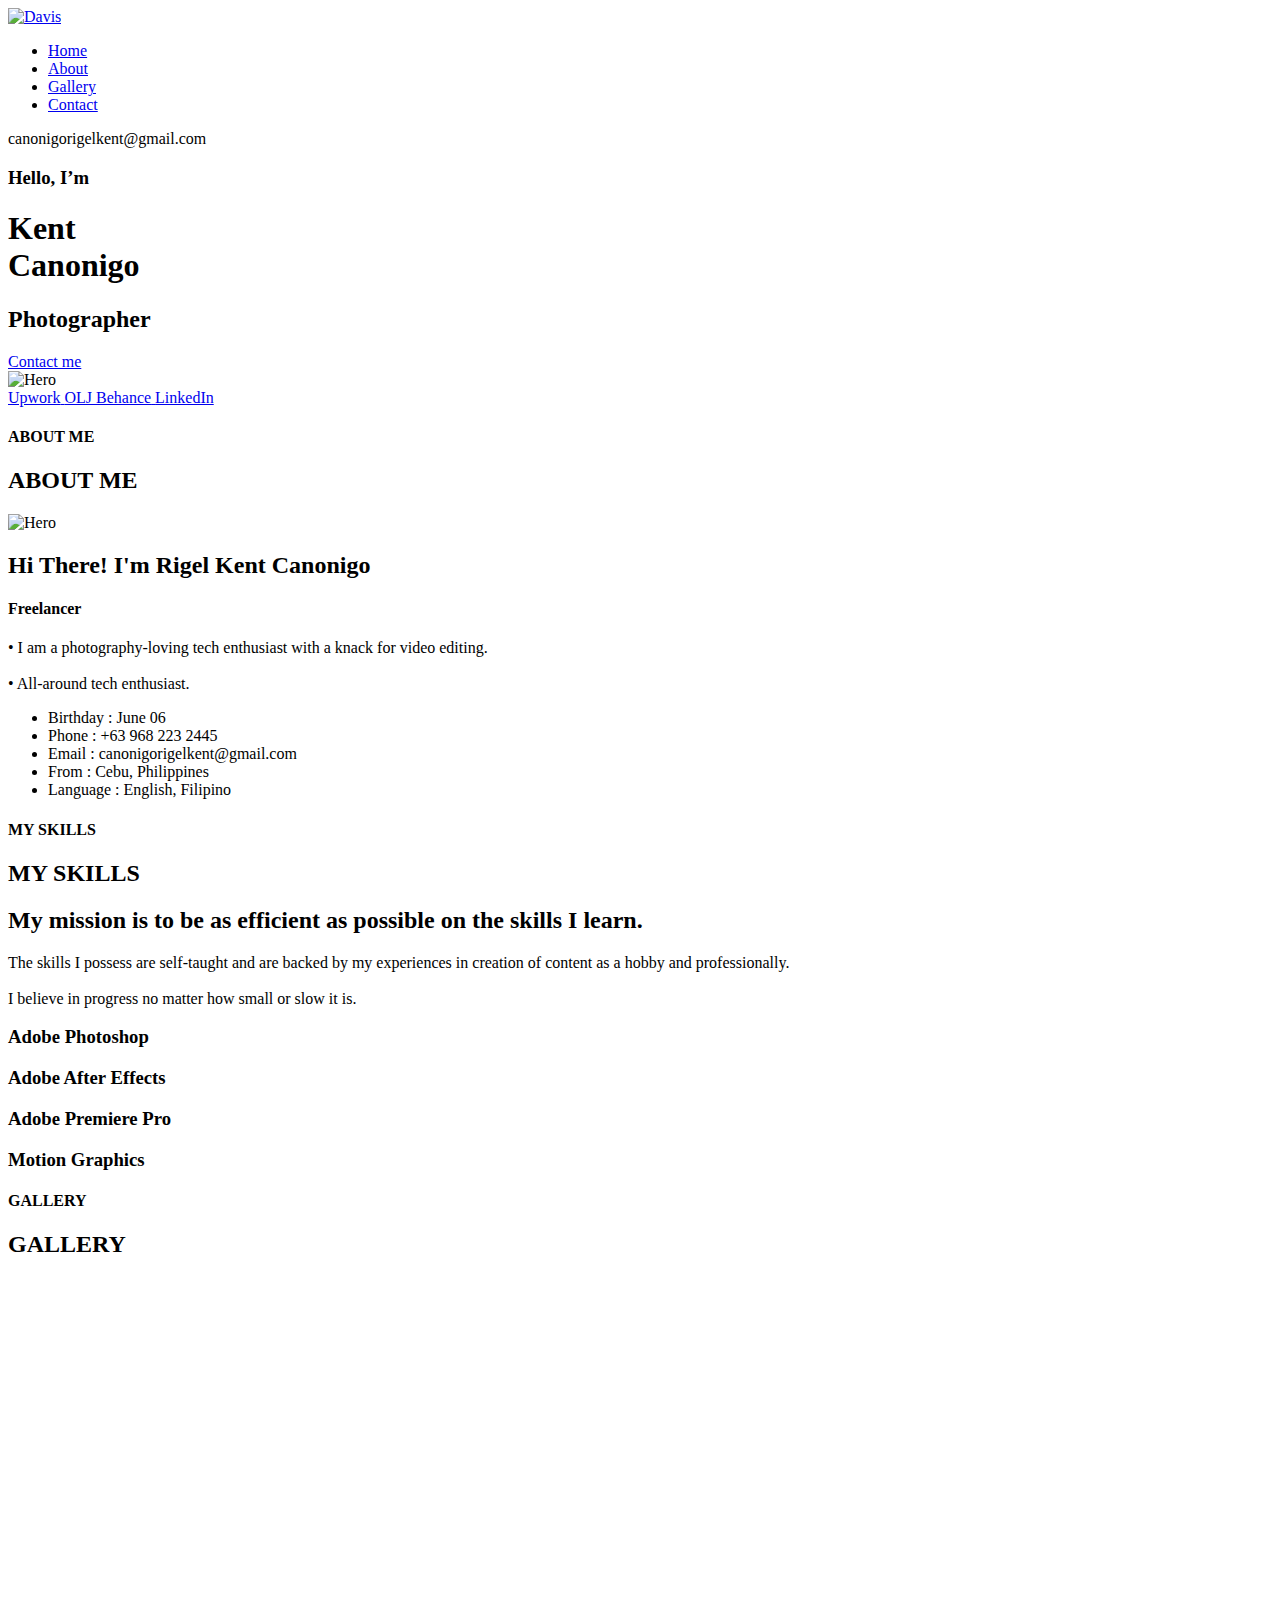
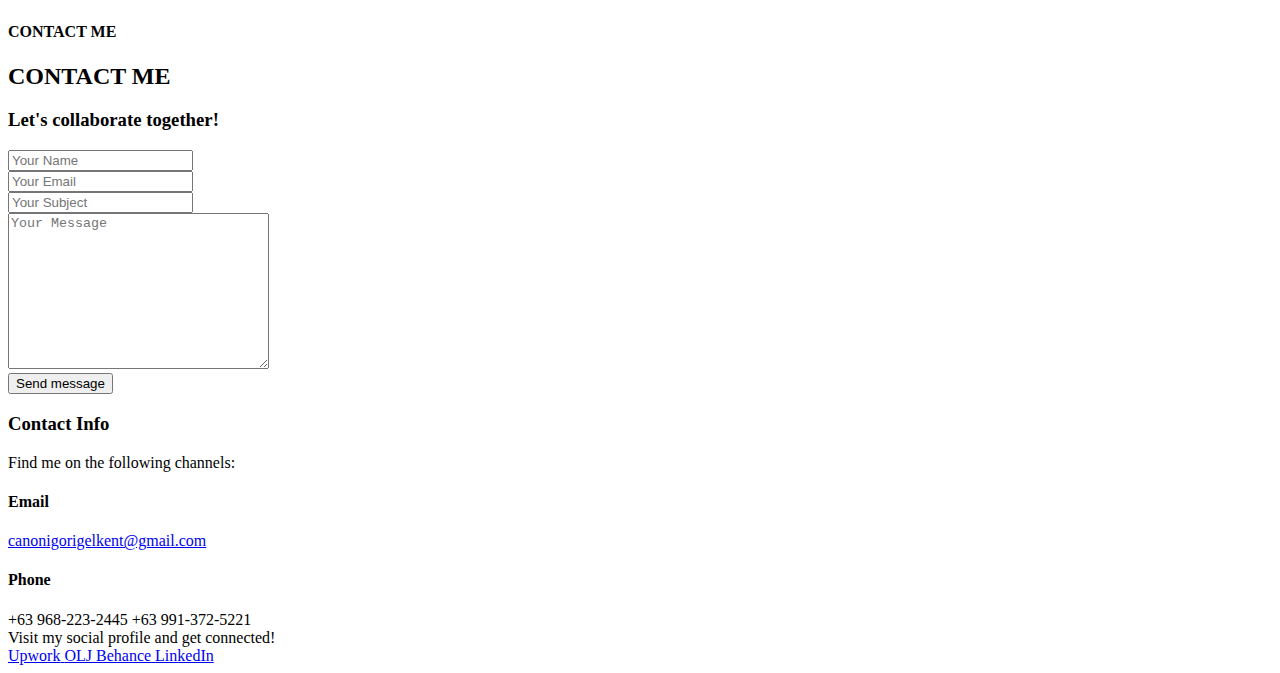
==== index.html @ efb72a00 "Add files via upload" ====
<!DOCTYPE html>
<html class="no-js" lang="en">

<head>
  <!-- Meta Tags -->
  <meta charset="utf-8">
  <meta http-equiv="x-ua-compatible" content="ie=edge">
  <meta name="viewport" content="width=device-width, initial-scale=1">
  <meta name="author" content="Laralink">
  <!-- Page Title -->
  <title>Kent - My Portfolio</title>
  <!-- Favicon Icon -->
  <link rel="icon" href="assets/img/favicon.png" />
  <!-- Stylesheets -->
  <link rel="stylesheet" href="assets/css/bootstrap.min.css" />
  <link rel="stylesheet" href="assets/css/fontawesome.css" />
  <link rel="stylesheet" href="assets/css/slick.css" />
  <link rel="stylesheet" href="assets/css/lightgallery.min.css" />
  <link rel="stylesheet" href="assets/css/animate.css" />
  <link rel="stylesheet" href="assets/css/style.css" />
</head>

<body id="home">
  <!-- Start Header Section -->
  <header class="st-site-header st-style1 st-sticky-header">
    <div class="st-main-header">
      <div class="container">
        <div class="st-main-header-in">
          <div class="st-main-header-left">
            <a class="st-site-branding" href="index.html"><img src="assets/img/logo-c.png" alt="Davis"></a>
          </div>
          <div class="st-main-header-right">
            <div class="st-nav">
              <ul class="st-nav-list st-onepage-nav">
                <li><a href="#home" class="st-smooth-move">Home</a></li>
                <li><a href="#about" class="st-smooth-move">About</a></li>
                <li><a href="#resume" class="st-smooth-move">Gallery</a></li>
                <li><a href="#contact" class="st-smooth-move">Contact</a></li>
              </ul>
              <div class="sp-phone">
                <div class="sp-phone-no">canonigorigelkent@gmail.com</div>
              </div>
            </div>
          </div>
        </div>
      </div>
    </div>
  </header>
  <!-- End Header Section -->

  <!-- Start Hero Seciton -->
  <div class="st-height-b80 st-height-lg-b80"></div>
  <section class="st-hero-wrap st-parallax">
    <div class="st-hero st-style1 st-ripple-version">
      <div class="container">
        <div class="st-hero-text">
          <h3>Hello, I’m</h3>
          <h1>Kent <br>Canonigo
          </h1>
          <h2>Photographer</h2>
          <div class="st-hero-btn">
            <a href="#contact" class="st-btn st-style1 st-color1 st-smooth-move">Contact me</a>
          </div>
        </div>
      </div>
    </div>
    <!-- Hero Image - Social Link Group -->
    <div class="st-hero-img st-to-right">
      <img class="wow fadeInRight" src="assets/img/section/me-resized.jpg" alt="Hero">
      <div class="st-social-group wow fadeInLeft">
        <div class="st-social-link">
          <a href="https://www.upwork.com/freelancers/~01eeb898aea20d47cc" target="_blank" class="st-social-btn active">
            <span class="st-social-icon"><i class="fas fa-check"></i></span>
            <span class="st-icon-name">Upwork</span>
            <a href="https://www.onlinejobs.ph/jobseekers/info/2463100" target="_blank"  class="st-social-btn">
              <span class="st-social-icon"><i class="far fa-circle"></i></span>
              <span class="st-icon-name">OLJ</span>
            </a>
          </a>
          <a href="https://www.behance.net/rkcanonigo" target="_blank"  class="st-social-btn">
            <span class="st-social-icon"><i class="fab fa-behance"></i></span>
            <span class="st-icon-name">Behance</span>
          </a>
          <a href="https://www.linkedin.com/in/rigel-kent-canonigo-671958263/" target="_blank"  class="st-social-btn">
            <span class="st-social-icon"><i class="fab fa-linkedin"></i></span>
            <span class="st-icon-name">LinkedIn</span>
          </a>
        </div>
      </div>
    </div>
    <div id="particles-js"></div>
  </section>
  <!-- End Hero Seciton -->

  <!-- Start About Seciton -->
  <section id="about" class="st-about-wrap">
    <div class="st-height-b100 st-height-lg-b80"></div>
    <div class="container">
      <div class="st-section-heading st-style1">
        <h4 class="st-section-heading-title">ABOUT ME</h4>
        <h2 class="st-section-heading-subtitle">ABOUT ME</h2>
      </div>
      <div class="st-height-b25 st-height-lg-b25"></div>
    </div>
    <div class="container">
      <div class="row">
        <div class="col-lg-6 wow fadeInLeft">
          <div class="st-about-img-wrap">
            <!-- <div class="st-about-img st-dynamic-bg st-bg" data-src="assets/img/section/hero-image-c.jpg"></div> -->
            <img class="wow fadeInRight" src="assets/img/section/about.jpg" alt="Hero">
          </div>
          <div class="st-height-b0 st-height-lg-b30"></div>
        </div>
        <div class="col-lg-6">
          <div class="st-vertical-middle">
            <div class="st-vertical-middle-in">
              <div class="st-text-block st-style1">
                <h2 class="st-text-block-title">Hi There! I'm Rigel Kent Canonigo</h2>
                <h4 class="st-text-block-subtitle">Freelancer</h4>
                <div class="st-text-block-text">
                  <p>• I am a photography-loving tech enthusiast with a knack for video editing. <br><br>• All-around tech enthusiast.</p>
                </div>
                <ul class="st-text-block-details st-mp0">
                  <li><span>Birthday</span> : <span>June 06</span></li>
                  <li><span>Phone</span> : <span>+63 968 223 2445</span></li>
                  <li><span>Email</span> : <span>canonigorigelkent@gmail.com</span></li>
                  <li><span>From</span> : <span>Cebu, Philippines</span></li>
                  <li><span>Language</span> : <span>English, Filipino</span></li>
                </ul>
                <!-- <div class="st-text-block-btn">
                  <a href="#" class="st-btn st-style1 st-color1">Download CV</a>
                </div> -->
              </div>
            </div>
          </div>
        </div>
      </div>
    </div>
  </section>
  <!-- End About Seciton -->

  <!-- Start Skill Seciton -->
  <section class="st-dark-bg">
    <div class="st-height-b100 st-height-lg-b80"></div>
    <div class="container">
      <div class="st-section-heading st-style1">
        <h4 class="st-section-heading-title">MY SKILLS</h4>
        <h2 class="st-section-heading-subtitle">MY SKILLS</h2>
      </div>
      <div class="st-height-b25 st-height-lg-b25"></div>
    </div>

    <div class="container">
      <div class="row">
        <div class="col-lg-6">
          <div class="st-skill-wrap">
            <div class="st-skill-heading">
              <h2 class="st-skill-title">My mission is to be as efficient as possible on the skills I learn.</h2>
              <div class="st-skill-subtitle"> The skills I possess are self-taught and are backed by my experiences in creation of content as a hobby and professionally.
                 <br><br>I believe in progress no matter how small or slow it is.
              </div>
            </div><!-- .st-skill-heading -->
          </div>
        </div>

        <!-- Progressbar -->

        <div class="col-lg-6">
          <div class="st-height-b0 st-height-lg-b30"></div>
          <div class="st-progressbar-wrap">
            <div class="st-single-progressbar">
              <div class="st-progressbar-heading">
                <h3 class="st-skill-subtitle">Adobe Photoshop</h3>
                <!-- <div class="st-progressbar-percentage wow fadeInLeft" data-wow-duration="1.5s" data-wow-delay="0.5s">87%</div> -->
              </div>
            </div><!-- .st-single-progressbar -->
            <div class="st-height-b30 st-height-lg-b20"></div>
            <div class="st-single-progressbar">
              <div class="st-progressbar-heading">
                <h3 class="st-skill-subtitle">Adobe After Effects</h3>
                <!-- <div class="st-progressbar-percentage wow fadeInLeft" data-wow-duration="1.5s" data-wow-delay="0.5s">73%</div> -->
            </div><!-- .st-single-progressbar -->
            <div class="st-height-b30 st-height-lg-b20"></div>
            <div class="st-single-progressbar">
              <div class="st-progressbar-heading">
                <h3 class="st-skill-subtitle">Adobe Premiere Pro</h3>
                <!-- <div class="st-progressbar-percentage wow fadeInLeft" data-wow-duration="1.5s" data-wow-delay="0.5s">96%</div> -->
            </div><!-- .st-single-progressbar -->
            <div class="st-height-b30 st-height-lg-b20"></div>
            <div class="st-single-progressbar">
              <div class="st-progressbar-heading">
                <h3 class="st-skill-subtitle">Motion Graphics</h3>
                <!-- <div class="st-progressbar-percentage wow fadeInLeft" data-wow-duration="1.5s" data-wow-delay="0.5s">72%</div> -->
            </div><!-- .st-single-progressbar -->
          </div>
        </div>
      </div>
    </div>
  </section>
  <!-- End Skill Seciton -->

  <!-- Start Resume Seciton -->
  <section id="resume" class="st-dark-bg">
    <div class="st-height-b100 st-height-lg-b80"></div>
    <div class="container">
      <div class="st-section-heading st-style1">
        <h4 class="st-section-heading-title">GALLERY</h4>
        <h2 class="st-section-heading-subtitle">GALLERY</h2>
      </div>
      <div class="st-height-b25 st-height-lg-b25"></div>
    </div>
    <div class="photo-container">
      <div class="photo-gallery">
        <div class="column">
          <div class="photo1">
            <img src="assets/img/p1.jpg" alt="">
          </div>
          <div class="photo1">
            <img src="assets/img/p2.jpg" alt="">
          </div>
          <div class="photo1">
            <img src="assets/img/p10.jpg" alt="">
          </div>
          <div class="photo1">
            <img src="assets/img/p16.jpg" alt="">
          </div>
        </div>
        <div class="column">
          <div class="photo1">
            <img src="assets/img/p5.jpg" alt="">
          </div>
          <div class="photo1">
            <img src="assets/img/p6.jpg" alt="">
          </div>
          <div class="photo1">
            <img src="assets/img/p9.jpg" alt="">
          </div>
          <div class="photo1">
            <img src="assets/img/p13.jpg" alt="">
          </div>
        </div>
        <div class="column">
          <div class="photo1">
            <img src="assets/img/p8.jpg" alt="">
          </div>
          <div class="photo1">
            <img src="assets/img/p4.jpg" alt="">
          </div>
          <div class="photo1">
            <img src="assets/img/p3.jpg" alt="">
          </div>
          <div class="photo1">
            <img src="assets/img/p14.jpg" alt="">
          </div>
          <div class="photo1">
            <img src="assets/img/p17.jpg" alt="">
          </div>
        </div>
        <div class="column">
          <div class="photo1">
            <img src="assets/img/p7.jpg" alt="">
          </div>
          <div class="photo1">
            <img src="assets/img/p12.jpg" alt="">
          </div>
          <div class="photo1">
            <img src="assets/img/p11.jpg" alt="">
          </div>
          <div class="photo1">
            <img src="assets/img/p15.jpg" alt="">
          </div>
        </div>
    <div class="st-height-b100 st-height-lg-b80"></div>

    <div class="popup-image">
      <img src="https://source.unsplash.com/OyCl7Y4y0Bk" alt="">
    </div>

    <script>
      document.querySelectorAll('.photo-gallery img').forEach(image => {
        image.onclick = () => {
          document.querySelector('.popup-image').style.display = 'block';
          document.querySelector('.popup-image img').src = image.getAttribute('src');
        }
      })

      document.querySelector('.popup-image img').onclick = () => {
        document.querySelector('.popup-image').style.display = 'none';
      }
    </script>
  </section>
  <!-- End Resume Seciton -->

  <!-- Start Contact Seciton -->
  <section id="contact" class="st-dark-bg">
    <div class="st-height-b100 st-height-lg-b80"></div>
    <div class="container">
      <div class="st-section-heading st-style1">
        <h4 class="st-section-heading-title">CONTACT ME</h4>
        <h2 class="st-section-heading-subtitle">CONTACT ME</h2>
      </div>
      <div class="st-height-b25 st-height-lg-b25"></div>
    </div>

    <!-- Contact Container -->
    <div class="container">
      <div class="row">
        <div class="col-lg-6">
          <h3 class="st-contact-title">Let's collaborate together!</h3>
          <div id="st-alert"></div>
          <form action="https://formsubmit.co/canonigorigelkent@gmail.com" method="POST" class="st-contact-form" id="contact-form">
            <div class="st-form-field">
              <input type="text" id="name" name="name" placeholder="Your Name" required>
            </div>
            <div class="st-form-field">
              <input type="email" id="email" name="email" placeholder="Your Email" required>
            </div>
            <div class="st-form-field">
              <input type="text" id="subject" name="subject" placeholder="Your Subject" required>
            </div>
            <div class="st-form-field">
              <textarea cols="30" rows="10" id="msg" name="msg" placeholder="Your Message" required></textarea>
            </div>
            <button class="st-btn st-style1 st-color1" type="submit" id="submit" name="submit">Send message</button>
          </form>
        </div>
        <div class="st-height-b0 st-height-lg-b30"></div>

        <div class="col-lg-6">
          <div class="st-height-b0 st-height-lg-b40"></div>
          <h3 class="st-contact-title">Contact Info</h3>
          <div class="st-contact-text">
            Find me on the following channels:
          </div>
          <div class="st-contact-info-wrap">
            <div class="st-single-contact-info">
              <i class="fas fa-envelope"></i>
              <div class="st-single-info-details">
                <h4>Email</h4>
                <a href="https://www.gmail.com" target="_blank">canonigorigelkent@gmail.com</a>
              </div>
            </div>
            <div class="st-single-contact-info">
              <i class="fas fa-phone-alt"></i>
              <div class="st-single-info-details">
                <h4>Phone</h4>
                <span>+63 968-223-2445</span>
                <span>+63 991-372-5221</span>
              </div>
            </div>
            <div class="st-social-info">
              <div class="st-social-text">Visit my social profile and get connected!</div>
              <div class="st-social-link">
                <a href="https://www.upwork.com/freelancers/~01eeb898aea20d47cc" target="_blank" class="st-social-btn active">
                  <span class="st-social-icon"><i class="fas fa-check"></i></span>
                  <span class="st-icon-name">Upwork</span>
                  <a href="https://www.onlinejobs.ph/jobseekers/info/2463100" target="_blank"  class="st-social-btn">
                    <span class="st-social-icon"><i class="far fa-circle"></i></span>
                    <span class="st-icon-name">OLJ</span>
                  </a>
                </a>
                <a href="https://www.behance.net/rkcanonigo" target="_blank"  class="st-social-btn">
                  <span class="st-social-icon"><i class="fab fa-behance"></i></span>
                  <span class="st-icon-name">Behance</span>
                </a>
                <a href="https://www.linkedin.com/in/rigel-kent-canonigo-671958263/" target="_blank"  class="st-social-btn">
                  <span class="st-social-icon"><i class="fab fa-linkedin"></i></span>
                  <span class="st-icon-name">LinkedIn</span>
                </a>
              </div>
            </div>
          </div>
        </div>
      </div>
    </div>
    <div class="st-height-b100 st-height-lg-b80"></div>
  </section>
  <!-- End Contact Seciton -->
</body>

</html>
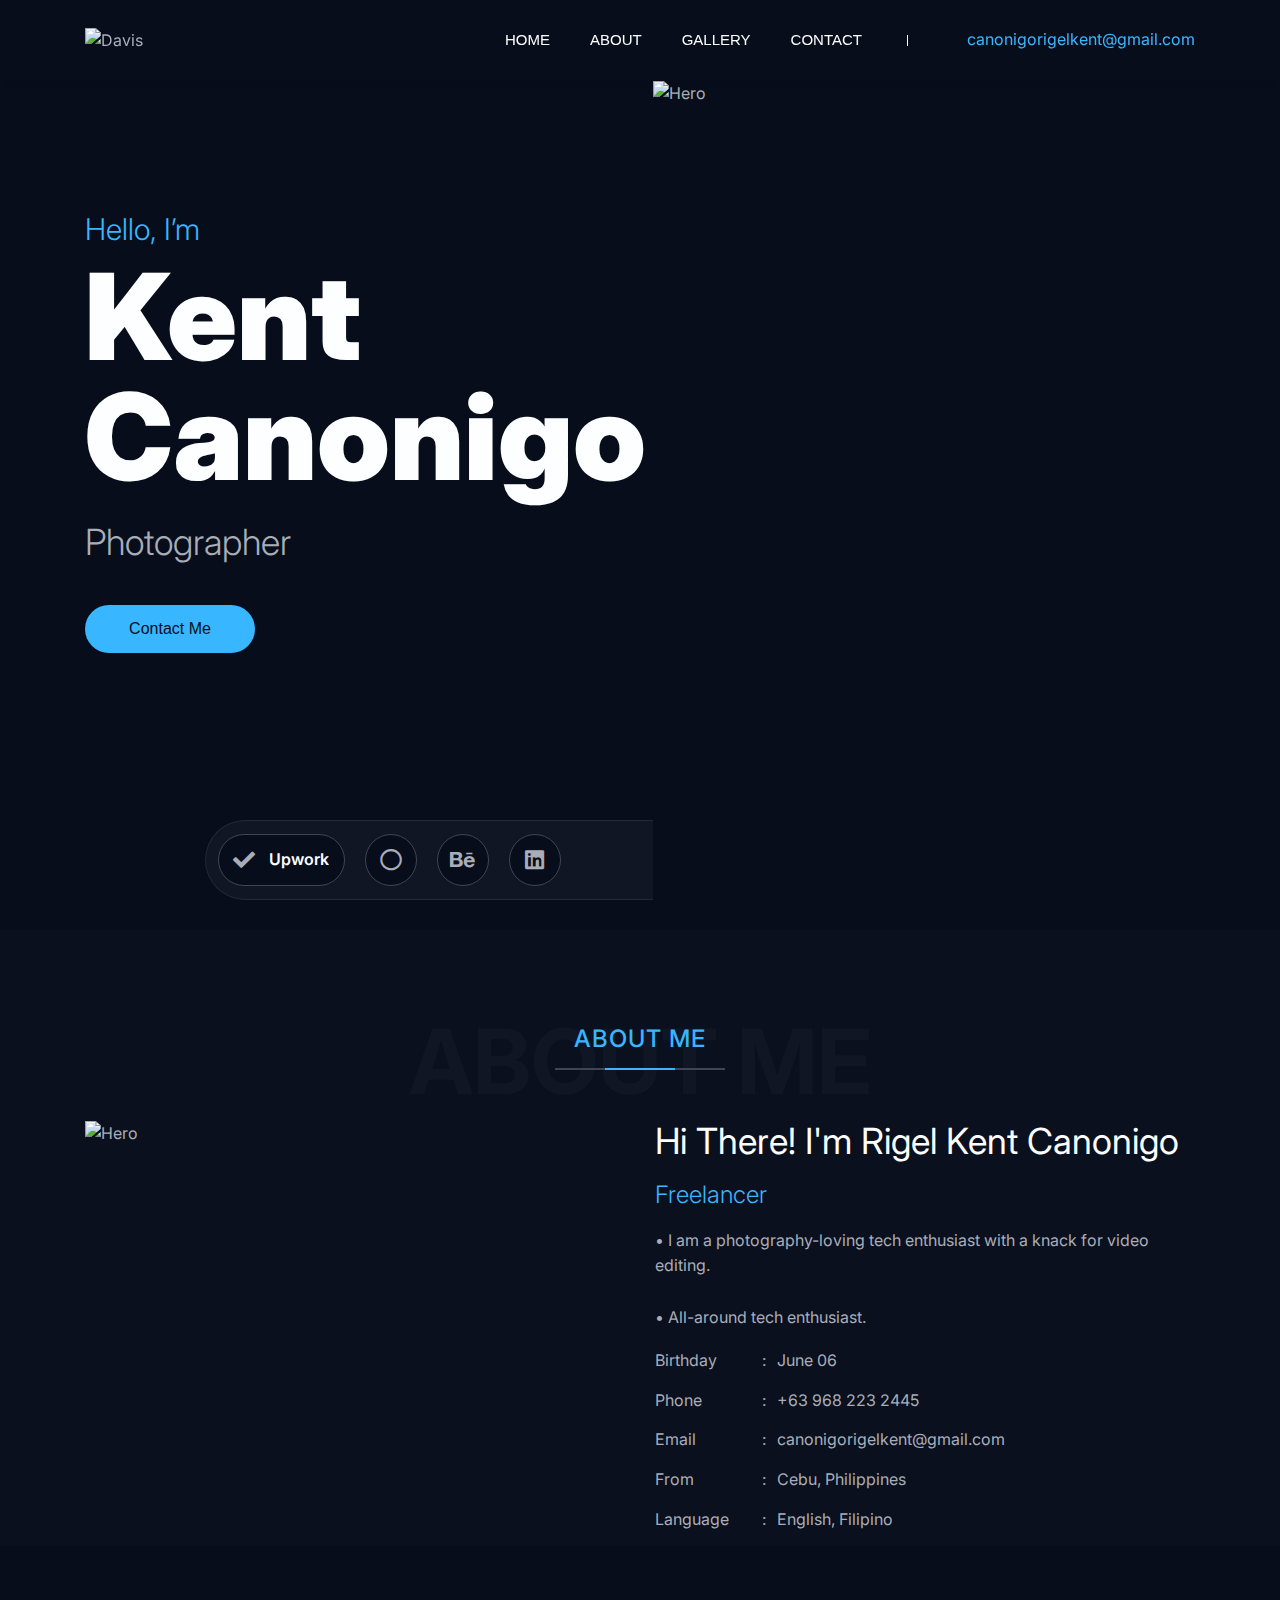
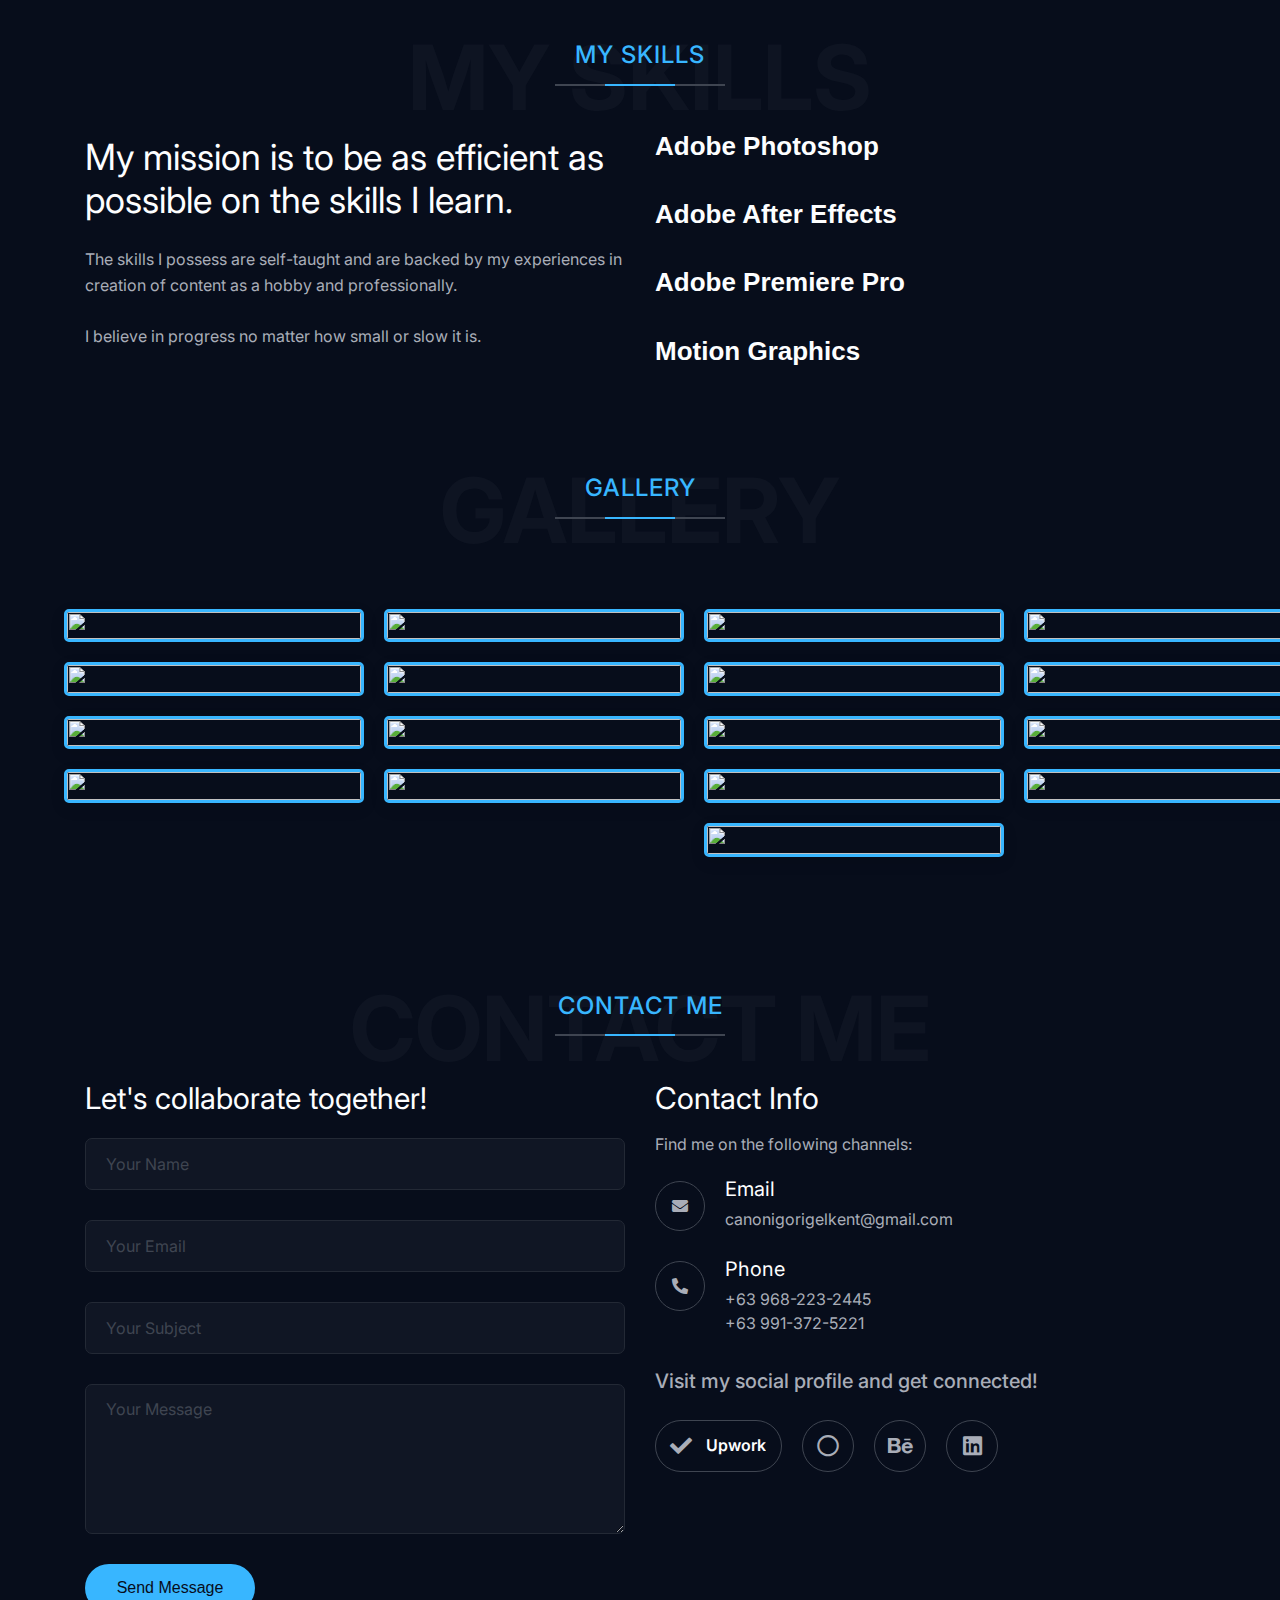
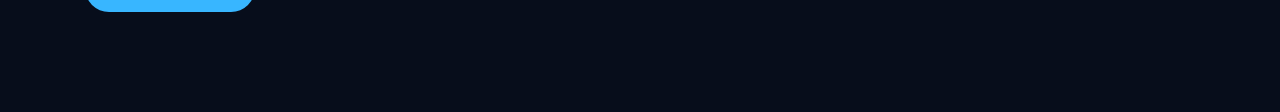
==== commit 3c3eb45a: "made some changes" ====
--- a/index.html
+++ b/index.html
@@ -10,14 +10,14 @@
   <!-- Page Title -->
   <title>Kent - My Portfolio</title>
   <!-- Favicon Icon -->
-  <link rel="icon" href="assets/img/favicon.png" />
+  <link rel="icon" href="img/favicon.png" />
   <!-- Stylesheets -->
-  <link rel="stylesheet" href="assets/css/bootstrap.min.css" />
-  <link rel="stylesheet" href="assets/css/fontawesome.css" />
-  <link rel="stylesheet" href="assets/css/slick.css" />
-  <link rel="stylesheet" href="assets/css/lightgallery.min.css" />
-  <link rel="stylesheet" href="assets/css/animate.css" />
-  <link rel="stylesheet" href="assets/css/style.css" />
+  <link rel="stylesheet" href="css/bootstrap.min.css" />
+  <link rel="stylesheet" href="css/fontawesome.css" />
+  <link rel="stylesheet" href="css/slick.css" />
+  <link rel="stylesheet" href="css/lightgallery.min.css" />
+  <link rel="stylesheet" href="css/animate.css" />
+  <link rel="stylesheet" href="css/style.css" />
 </head>
 
 <body id="home">
@@ -27,7 +27,7 @@
       <div class="container">
         <div class="st-main-header-in">
           <div class="st-main-header-left">
-            <a class="st-site-branding" href="index.html"><img src="assets/img/logo-c.png" alt="Davis"></a>
+            <a class="st-site-branding" href="index.html"><img src="img/logo-c.png" alt="Davis"></a>
           </div>
           <div class="st-main-header-right">
             <div class="st-nav">
@@ -66,7 +66,7 @@
     </div>
     <!-- Hero Image - Social Link Group -->
     <div class="st-hero-img st-to-right">
-      <img class="wow fadeInRight" src="assets/img/section/me-resized.jpg" alt="Hero">
+      <img class="wow fadeInRight" src="img/section/me-resized.jpg" alt="Hero">
       <div class="st-social-group wow fadeInLeft">
         <div class="st-social-link">
           <a href="https://www.upwork.com/freelancers/~01eeb898aea20d47cc" target="_blank" class="st-social-btn active">
@@ -106,8 +106,8 @@
       <div class="row">
         <div class="col-lg-6 wow fadeInLeft">
           <div class="st-about-img-wrap">
-            <!-- <div class="st-about-img st-dynamic-bg st-bg" data-src="assets/img/section/hero-image-c.jpg"></div> -->
-            <img class="wow fadeInRight" src="assets/img/section/about.jpg" alt="Hero">
+            <!-- <div class="st-about-img st-dynamic-bg st-bg" data-src="img/section/hero-image-c.jpg"></div> -->
+            <img class="wow fadeInRight" src="img/section/about.jpg" alt="Hero">
           </div>
           <div class="st-height-b0 st-height-lg-b30"></div>
         </div>
@@ -213,61 +213,61 @@
       <div class="photo-gallery">
         <div class="column">
           <div class="photo1">
-            <img src="assets/img/p1.jpg" alt="">
-          </div>
-          <div class="photo1">
-            <img src="assets/img/p2.jpg" alt="">
-          </div>
-          <div class="photo1">
-            <img src="assets/img/p10.jpg" alt="">
-          </div>
-          <div class="photo1">
-            <img src="assets/img/p16.jpg" alt="">
+            <img src="img/p1.jpg" alt="">
+          </div>
+          <div class="photo1">
+            <img src="img/p2.jpg" alt="">
+          </div>
+          <div class="photo1">
+            <img src="img/p10.jpg" alt="">
+          </div>
+          <div class="photo1">
+            <img src="img/p16.jpg" alt="">
           </div>
         </div>
         <div class="column">
           <div class="photo1">
-            <img src="assets/img/p5.jpg" alt="">
-          </div>
-          <div class="photo1">
-            <img src="assets/img/p6.jpg" alt="">
-          </div>
-          <div class="photo1">
-            <img src="assets/img/p9.jpg" alt="">
-          </div>
-          <div class="photo1">
-            <img src="assets/img/p13.jpg" alt="">
+            <img src="img/p5.jpg" alt="">
+          </div>
+          <div class="photo1">
+            <img src="img/p6.jpg" alt="">
+          </div>
+          <div class="photo1">
+            <img src="img/p9.jpg" alt="">
+          </div>
+          <div class="photo1">
+            <img src="img/p13.jpg" alt="">
           </div>
         </div>
         <div class="column">
           <div class="photo1">
-            <img src="assets/img/p8.jpg" alt="">
-          </div>
-          <div class="photo1">
-            <img src="assets/img/p4.jpg" alt="">
-          </div>
-          <div class="photo1">
-            <img src="assets/img/p3.jpg" alt="">
-          </div>
-          <div class="photo1">
-            <img src="assets/img/p14.jpg" alt="">
-          </div>
-          <div class="photo1">
-            <img src="assets/img/p17.jpg" alt="">
+            <img src="img/p8.jpg" alt="">
+          </div>
+          <div class="photo1">
+            <img src="img/p4.jpg" alt="">
+          </div>
+          <div class="photo1">
+            <img src="img/p3.jpg" alt="">
+          </div>
+          <div class="photo1">
+            <img src="img/p14.jpg" alt="">
+          </div>
+          <div class="photo1">
+            <img src="img/p17.jpg" alt="">
           </div>
         </div>
         <div class="column">
           <div class="photo1">
-            <img src="assets/img/p7.jpg" alt="">
-          </div>
-          <div class="photo1">
-            <img src="assets/img/p12.jpg" alt="">
-          </div>
-          <div class="photo1">
-            <img src="assets/img/p11.jpg" alt="">
-          </div>
-          <div class="photo1">
-            <img src="assets/img/p15.jpg" alt="">
+            <img src="img/p7.jpg" alt="">
+          </div>
+          <div class="photo1">
+            <img src="img/p12.jpg" alt="">
+          </div>
+          <div class="photo1">
+            <img src="img/p11.jpg" alt="">
+          </div>
+          <div class="photo1">
+            <img src="img/p15.jpg" alt="">
           </div>
         </div>
     <div class="st-height-b100 st-height-lg-b80"></div>
--- a/css/lightgallery.min.css
+++ b/css/lightgallery.min.css
@@ -0,0 +1,991 @@
+.lg-sub-html,
+.lg-toolbar {
+  background-color: transparent;
+}
+@font-face {
+  font-family: lg;
+  src: url(../fonts/lg.eot?n1z373);
+  src: url(../fonts/lg.eot?#iefixn1z373) format('embedded-opentype'),
+    url(../fonts/lg.woff?n1z373) format('woff'),
+    url(../fonts/lg.ttf?n1z373) format('truetype'),
+    url(../fonts/lg.svg?n1z373#lg) format('svg');
+  font-weight: 400;
+  font-style: normal;
+}
+.lg-icon {
+  font-family: lg;
+  speak: none;
+  font-style: normal;
+  font-weight: 400;
+  font-variant: normal;
+  text-transform: none;
+  line-height: 1;
+  -webkit-font-smoothing: antialiased;
+  -moz-osx-font-smoothing: grayscale;
+}
+.lg-actions .lg-next,
+.lg-actions .lg-prev {
+  background-color: transparent;
+  border-radius: 2px;
+  color: #111;
+  cursor: pointer;
+  display: block;
+  font-size: 22px;
+  margin-top: -10px;
+  padding: 8px 10px 9px;
+  position: absolute;
+  top: 50%;
+  z-index: 1080;
+  border: none;
+  outline: 0;
+}
+.lg-actions .lg-next.disabled,
+.lg-actions .lg-prev.disabled {
+  pointer-events: none;
+  opacity: 0.5;
+}
+.lg-actions .lg-next:hover,
+.lg-actions .lg-prev:hover {
+  color: rgba(17, 17, 17, 0.7);
+}
+.lg-actions .lg-next {
+  right: 20px;
+}
+.lg-actions .lg-next:before {
+  content: '\e095';
+}
+.lg-actions .lg-prev {
+  left: 20px;
+}
+.lg-actions .lg-prev:after {
+  content: '\e094';
+}
+@-webkit-keyframes lg-right-end {
+  0%,
+  100% {
+    left: 0;
+  }
+  50% {
+    left: -30px;
+  }
+}
+@-moz-keyframes lg-right-end {
+  0%,
+  100% {
+    left: 0;
+  }
+  50% {
+    left: -30px;
+  }
+}
+@-ms-keyframes lg-right-end {
+  0%,
+  100% {
+    left: 0;
+  }
+  50% {
+    left: -30px;
+  }
+}
+@keyframes lg-right-end {
+  0%,
+  100% {
+    left: 0;
+  }
+  50% {
+    left: -30px;
+  }
+}
+@-webkit-keyframes lg-left-end {
+  0%,
+  100% {
+    left: 0;
+  }
+  50% {
+    left: 30px;
+  }
+}
+@-moz-keyframes lg-left-end {
+  0%,
+  100% {
+    left: 0;
+  }
+  50% {
+    left: 30px;
+  }
+}
+@-ms-keyframes lg-left-end {
+  0%,
+  100% {
+    left: 0;
+  }
+  50% {
+    left: 30px;
+  }
+}
+@keyframes lg-left-end {
+  0%,
+  100% {
+    left: 0;
+  }
+  50% {
+    left: 30px;
+  }
+}
+.lg-outer.lg-right-end .lg-object {
+  -webkit-animation: lg-right-end 0.3s;
+  -o-animation: lg-right-end 0.3s;
+  animation: lg-right-end 0.3s;
+  position: relative;
+}
+.lg-outer.lg-left-end .lg-object {
+  -webkit-animation: lg-left-end 0.3s;
+  -o-animation: lg-left-end 0.3s;
+  animation: lg-left-end 0.3s;
+  position: relative;
+}
+.lg-toolbar {
+  z-index: 1082;
+  left: 0;
+  position: absolute;
+  top: 0;
+  width: 100%;
+}
+.lg-toolbar .lg-icon {
+  color: #fff;
+  cursor: pointer;
+  float: right;
+  font-size: 24px;
+  height: 47px;
+  line-height: 27px;
+  padding: 10px 0;
+  text-align: center;
+  width: 45px;
+  text-decoration: none !important;
+  outline: 0;
+  -webkit-transition: color 0.2s linear;
+  -o-transition: color 0.2s linear;
+  transition: color 0.2s linear;
+}
+.lg-toolbar .lg-icon:hover {
+  color: rgba(255, 255, 255, 0.7);
+}
+.lg-toolbar .lg-close:after {
+  content: '\e070';
+}
+.lg-toolbar .lg-download:after {
+  content: '\e0f2';
+}
+.lg-sub-html {
+  bottom: 0;
+  color: #fff;
+  font-size: 16px;
+  left: 0;
+  padding: 10px 40px;
+  position: fixed;
+  right: 0;
+  text-align: center;
+  z-index: 1080;
+}
+.lg-sub-html h4 {
+  margin: 0;
+  font-size: 13px;
+  font-weight: 700;
+}
+.lg-sub-html p {
+  font-size: 12px;
+  margin: 5px 0 0;
+}
+#lg-counter {
+  color: #fff;
+  display: inline-block;
+  font-size: 14px;
+  font-weight: 500;
+  padding-left: 20px;
+  padding-top: 12px;
+  vertical-align: middle;
+}
+.lg-next,
+.lg-prev,
+.lg-toolbar {
+  opacity: 1;
+  -webkit-transition: -webkit-transform 0.35s cubic-bezier(0, 0, 0.25, 1) 0s,
+    opacity 0.35s cubic-bezier(0, 0, 0.25, 1) 0s, color 0.2s linear;
+  -moz-transition: -moz-transform 0.35s cubic-bezier(0, 0, 0.25, 1) 0s,
+    opacity 0.35s cubic-bezier(0, 0, 0.25, 1) 0s, color 0.2s linear;
+  -o-transition: -o-transform 0.35s cubic-bezier(0, 0, 0.25, 1) 0s,
+    opacity 0.35s cubic-bezier(0, 0, 0.25, 1) 0s, color 0.2s linear;
+  transition: transform 0.35s cubic-bezier(0, 0, 0.25, 1) 0s,
+    opacity 0.35s cubic-bezier(0, 0, 0.25, 1) 0s, color 0.2s linear;
+}
+.lg-hide-items .lg-prev {
+  opacity: 0;
+  -webkit-transform: translate3d(-10px, 0, 0);
+  transform: translate3d(-10px, 0, 0);
+}
+.lg-hide-items .lg-next {
+  opacity: 0;
+  -webkit-transform: translate3d(10px, 0, 0);
+  transform: translate3d(10px, 0, 0);
+}
+.lg-hide-items .lg-toolbar {
+  opacity: 0;
+  -webkit-transform: translate3d(0, -10px, 0);
+  transform: translate3d(0, -10px, 0);
+}
+body:not(.lg-from-hash) .lg-outer.lg-start-zoom .lg-object {
+  -webkit-transform: scale3d(0.5, 0.5, 0.5);
+  transform: scale3d(0.5, 0.5, 0.5);
+  opacity: 0;
+  -webkit-transition: -webkit-transform 250ms cubic-bezier(0, 0, 0.25, 1) 0s,
+    opacity 250ms cubic-bezier(0, 0, 0.25, 1) !important;
+  -moz-transition: -moz-transform 250ms cubic-bezier(0, 0, 0.25, 1) 0s,
+    opacity 250ms cubic-bezier(0, 0, 0.25, 1) !important;
+  -o-transition: -o-transform 250ms cubic-bezier(0, 0, 0.25, 1) 0s,
+    opacity 250ms cubic-bezier(0, 0, 0.25, 1) !important;
+  transition: transform 250ms cubic-bezier(0, 0, 0.25, 1) 0s,
+    opacity 250ms cubic-bezier(0, 0, 0.25, 1) !important;
+  -webkit-transform-origin: 50% 50%;
+  -moz-transform-origin: 50% 50%;
+  -ms-transform-origin: 50% 50%;
+  transform-origin: 50% 50%;
+}
+body:not(.lg-from-hash)
+  .lg-outer.lg-start-zoom
+  .lg-item.lg-complete
+  .lg-object {
+  -webkit-transform: scale3d(1, 1, 1);
+  transform: scale3d(1, 1, 1);
+  opacity: 1;
+}
+.lg-outer .lg-thumb-outer {
+  background-color: #0d0a0a;
+  bottom: 0;
+  position: absolute;
+  width: 100%;
+  z-index: 1080;
+  max-height: 350px;
+  -webkit-transform: translate3d(0, 100%, 0);
+  transform: translate3d(0, 100%, 0);
+  -webkit-transition: -webkit-transform 0.25s cubic-bezier(0, 0, 0.25, 1) 0s;
+  -moz-transition: -moz-transform 0.25s cubic-bezier(0, 0, 0.25, 1) 0s;
+  -o-transition: -o-transform 0.25s cubic-bezier(0, 0, 0.25, 1) 0s;
+  transition: transform 0.25s cubic-bezier(0, 0, 0.25, 1) 0s;
+}
+.lg-outer .lg-thumb-outer.lg-grab .lg-thumb-item {
+  cursor: -webkit-grab;
+  cursor: -moz-grab;
+  cursor: -o-grab;
+  cursor: -ms-grab;
+  cursor: grab;
+}
+.lg-outer .lg-thumb-outer.lg-grabbing .lg-thumb-item {
+  cursor: move;
+  cursor: -webkit-grabbing;
+  cursor: -moz-grabbing;
+  cursor: -o-grabbing;
+  cursor: -ms-grabbing;
+  cursor: grabbing;
+}
+.lg-outer .lg-thumb-outer.lg-dragging .lg-thumb {
+  -webkit-transition-duration: 0s !important;
+  transition-duration: 0s !important;
+}
+.lg-outer.lg-thumb-open .lg-thumb-outer {
+  -webkit-transform: translate3d(0, 0, 0);
+  transform: translate3d(0, 0, 0);
+}
+.lg-outer .lg-thumb {
+  padding: 10px 0;
+  height: 100%;
+  margin-bottom: -5px;
+}
+.lg-outer .lg-thumb-item {
+  cursor: pointer;
+  float: left;
+  overflow: hidden;
+  height: 100%;
+  border: 2px solid #fff;
+  border-radius: 4px;
+  margin-bottom: 5px;
+}
+@media (min-width: 1025px) {
+  .lg-outer .lg-thumb-item {
+    -webkit-transition: border-color 0.25s ease;
+    -o-transition: border-color 0.25s ease;
+    transition: border-color 0.25s ease;
+  }
+}
+.lg-outer .lg-thumb-item.active,
+.lg-outer .lg-thumb-item:hover {
+  border-color: #a90707;
+}
+.lg-outer .lg-thumb-item img {
+  width: 100%;
+  height: 100%;
+  object-fit: cover;
+  border-radius: 2px;
+}
+.lg-outer.lg-has-thumb .lg-item {
+  padding-bottom: 120px;
+}
+.lg-outer.lg-can-toggle .lg-item {
+  padding-bottom: 0;
+}
+.lg-outer.lg-pull-caption-up .lg-sub-html {
+  -webkit-transition: bottom 0.25s ease;
+  -o-transition: bottom 0.25s ease;
+  transition: bottom 0.25s ease;
+}
+.lg-outer.lg-pull-caption-up.lg-thumb-open .lg-sub-html {
+  bottom: 100px;
+}
+.lg-outer .lg-toogle-thumb {
+  background-color: #0d0a0a;
+  border-radius: 2px 2px 0 0;
+  color: #999;
+  cursor: pointer;
+  font-size: 24px;
+  height: 39px;
+  line-height: 27px;
+  padding: 5px 0;
+  position: absolute;
+  right: 20px;
+  text-align: center;
+  top: -39px;
+  width: 50px;
+}
+.lg-outer .lg-toogle-thumb:hover,
+.lg-outer.lg-dropdown-active #lg-share {
+  color: #fff;
+}
+.lg-outer .lg-toogle-thumb:after {
+  content: '\e1ff';
+}
+.lg-outer .lg-video-cont {
+  display: inline-block;
+  vertical-align: middle;
+  max-width: 1140px;
+  max-height: 100%;
+  width: 100%;
+  padding: 0 5px;
+}
+.lg-outer .lg-video {
+  width: 100%;
+  height: 0;
+  padding-bottom: 56.25%;
+  overflow: hidden;
+  position: relative;
+}
+.lg-outer .lg-video .lg-object {
+  display: inline-block;
+  position: absolute;
+  top: 0;
+  left: 0;
+  width: 100% !important;
+  height: 100% !important;
+}
+.lg-outer .lg-video .lg-video-play {
+  width: 84px;
+  height: 59px;
+  position: absolute;
+  left: 50%;
+  top: 50%;
+  margin-left: -42px;
+  margin-top: -30px;
+  z-index: 1080;
+  cursor: pointer;
+}
+.lg-outer .lg-has-iframe .lg-video {
+  -webkit-overflow-scrolling: touch;
+  overflow: auto;
+}
+.lg-outer .lg-has-vimeo .lg-video-play {
+  background: url(../img/vimeo-play.png) no-repeat;
+}
+.lg-outer .lg-has-vimeo:hover .lg-video-play {
+  background: url(../img/vimeo-play.png) 0 -58px no-repeat;
+}
+.lg-outer .lg-has-html5 .lg-video-play {
+  background: url(../img/video-play.png) no-repeat;
+  height: 64px;
+  margin-left: -32px;
+  margin-top: -32px;
+  width: 64px;
+  opacity: 0.8;
+}
+.lg-outer .lg-has-html5:hover .lg-video-play {
+  opacity: 1;
+}
+.lg-outer .lg-has-youtube .lg-video-play {
+  background: url(../img/youtube-play.png) no-repeat;
+}
+.lg-outer .lg-has-youtube:hover .lg-video-play {
+  background: url(../img/youtube-play.png) 0 -60px no-repeat;
+}
+.lg-outer .lg-video-object {
+  width: 100% !important;
+  height: 100% !important;
+  position: absolute;
+  top: 0;
+  left: 0;
+}
+.lg-outer .lg-has-video .lg-video-object {
+  visibility: hidden;
+}
+.lg-outer .lg-has-video.lg-video-playing .lg-object,
+.lg-outer .lg-has-video.lg-video-playing .lg-video-play {
+  display: none;
+}
+.lg-outer .lg-has-video.lg-video-playing .lg-video-object {
+  visibility: visible;
+}
+.lg-progress-bar {
+  background-color: #333;
+  height: 5px;
+  left: 0;
+  position: absolute;
+  top: 0;
+  width: 100%;
+  z-index: 1083;
+  opacity: 0;
+  -webkit-transition: opacity 80ms ease 0s;
+  -moz-transition: opacity 80ms ease 0s;
+  -o-transition: opacity 80ms ease 0s;
+  transition: opacity 80ms ease 0s;
+}
+.lg-progress-bar .lg-progress {
+  background-color: #a90707;
+  height: 5px;
+  width: 0;
+}
+.lg-progress-bar.lg-start .lg-progress {
+  width: 100%;
+}
+.lg-show-autoplay .lg-progress-bar {
+  opacity: 1;
+}
+.lg-autoplay-button:after {
+  content: '\e01d';
+}
+.lg-show-autoplay .lg-autoplay-button:after {
+  content: '\e01a';
+}
+.lg-outer.lg-css3.lg-zoom-dragging .lg-item.lg-complete.lg-zoomable .lg-image,
+.lg-outer.lg-css3.lg-zoom-dragging
+  .lg-item.lg-complete.lg-zoomable
+  .lg-img-wrap {
+  -webkit-transition-duration: 0s;
+  transition-duration: 0s;
+}
+.lg-outer.lg-use-transition-for-zoom
+  .lg-item.lg-complete.lg-zoomable
+  .lg-img-wrap {
+  -webkit-transition: -webkit-transform 0.3s cubic-bezier(0, 0, 0.25, 1) 0s;
+  -moz-transition: -moz-transform 0.3s cubic-bezier(0, 0, 0.25, 1) 0s;
+  -o-transition: -o-transform 0.3s cubic-bezier(0, 0, 0.25, 1) 0s;
+  transition: transform 0.3s cubic-bezier(0, 0, 0.25, 1) 0s;
+}
+.lg-outer.lg-use-left-for-zoom .lg-item.lg-complete.lg-zoomable .lg-img-wrap {
+  -webkit-transition: left 0.3s cubic-bezier(0, 0, 0.25, 1) 0s,
+    top 0.3s cubic-bezier(0, 0, 0.25, 1) 0s;
+  -moz-transition: left 0.3s cubic-bezier(0, 0, 0.25, 1) 0s,
+    top 0.3s cubic-bezier(0, 0, 0.25, 1) 0s;
+  -o-transition: left 0.3s cubic-bezier(0, 0, 0.25, 1) 0s,
+    top 0.3s cubic-bezier(0, 0, 0.25, 1) 0s;
+  transition: left 0.3s cubic-bezier(0, 0, 0.25, 1) 0s,
+    top 0.3s cubic-bezier(0, 0, 0.25, 1) 0s;
+}
+.lg-outer .lg-item.lg-complete.lg-zoomable .lg-img-wrap {
+  -webkit-transform: translate3d(0, 0, 0);
+  transform: translate3d(0, 0, 0);
+  -webkit-backface-visibility: hidden;
+  -moz-backface-visibility: hidden;
+  backface-visibility: hidden;
+}
+.lg-outer .lg-item.lg-complete.lg-zoomable .lg-image {
+  -webkit-transform: scale3d(1, 1, 1);
+  transform: scale3d(1, 1, 1);
+  -webkit-transition: -webkit-transform 0.3s cubic-bezier(0, 0, 0.25, 1) 0s,
+    opacity 0.15s !important;
+  -moz-transition: -moz-transform 0.3s cubic-bezier(0, 0, 0.25, 1) 0s,
+    opacity 0.15s !important;
+  -o-transition: -o-transform 0.3s cubic-bezier(0, 0, 0.25, 1) 0s, opacity 0.15s !important;
+  transition: transform 0.3s cubic-bezier(0, 0, 0.25, 1) 0s, opacity 0.15s !important;
+  -webkit-transform-origin: 0 0;
+  -moz-transform-origin: 0 0;
+  -ms-transform-origin: 0 0;
+  transform-origin: 0 0;
+  -webkit-backface-visibility: hidden;
+  -moz-backface-visibility: hidden;
+  backface-visibility: hidden;
+}
+#lg-zoom-in:after {
+  content: '\e311';
+}
+#lg-actual-size {
+  font-size: 20px;
+}
+#lg-actual-size:after {
+  content: '\e033';
+}
+#lg-zoom-out {
+  opacity: 0.5;
+  pointer-events: none;
+}
+#lg-zoom-out:after {
+  content: '\e312';
+}
+.lg-zoomed #lg-zoom-out {
+  opacity: 1;
+  pointer-events: auto;
+}
+.lg-outer .lg-pager-outer {
+  bottom: 60px;
+  left: 0;
+  position: absolute;
+  right: 0;
+  text-align: center;
+  z-index: 1080;
+  height: 10px;
+}
+.lg-outer .lg-pager-outer.lg-pager-hover .lg-pager-cont {
+  overflow: visible;
+}
+.lg-outer .lg-pager-cont {
+  cursor: pointer;
+  display: inline-block;
+  overflow: hidden;
+  position: relative;
+  vertical-align: top;
+  margin: 0 5px;
+}
+.lg-outer .lg-pager-cont:hover .lg-pager-thumb-cont {
+  opacity: 1;
+  -webkit-transform: translate3d(0, 0, 0);
+  transform: translate3d(0, 0, 0);
+}
+.lg-outer .lg-pager-cont.lg-pager-active .lg-pager {
+  box-shadow: 0 0 0 2px #fff inset;
+}
+.lg-outer .lg-pager-thumb-cont {
+  background-color: #fff;
+  color: #fff;
+  bottom: 100%;
+  height: 83px;
+  left: 0;
+  margin-bottom: 20px;
+  margin-left: -60px;
+  opacity: 0;
+  padding: 5px;
+  position: absolute;
+  width: 120px;
+  border-radius: 3px;
+  -webkit-transition: opacity 0.15s ease 0s, -webkit-transform 0.15s ease 0s;
+  -moz-transition: opacity 0.15s ease 0s, -moz-transform 0.15s ease 0s;
+  -o-transition: opacity 0.15s ease 0s, -o-transform 0.15s ease 0s;
+  transition: opacity 0.15s ease 0s, transform 0.15s ease 0s;
+  -webkit-transform: translate3d(0, 5px, 0);
+  transform: translate3d(0, 5px, 0);
+}
+.lg-outer .lg-pager-thumb-cont img {
+  width: 100%;
+  height: 100%;
+}
+.lg-outer .lg-pager {
+  background-color: rgba(255, 255, 255, 0.5);
+  border-radius: 50%;
+  box-shadow: 0 0 0 8px rgba(255, 255, 255, 0.7) inset;
+  display: block;
+  height: 12px;
+  -webkit-transition: box-shadow 0.3s ease 0s;
+  -o-transition: box-shadow 0.3s ease 0s;
+  transition: box-shadow 0.3s ease 0s;
+  width: 12px;
+}
+.lg-outer .lg-pager:focus,
+.lg-outer .lg-pager:hover {
+  box-shadow: 0 0 0 8px #fff inset;
+}
+.lg-outer .lg-caret {
+  border-left: 10px solid transparent;
+  border-right: 10px solid transparent;
+  border-top: 10px dashed;
+  bottom: -10px;
+  display: inline-block;
+  height: 0;
+  left: 50%;
+  margin-left: -5px;
+  position: absolute;
+  vertical-align: middle;
+  width: 0;
+}
+.lg-fullscreen:after {
+  content: '\e20c';
+}
+.lg-fullscreen-on .lg-fullscreen:after {
+  content: '\e20d';
+}
+.lg-outer #lg-dropdown-overlay {
+  background-color: rgba(0, 0, 0, 0.25);
+  bottom: 0;
+  cursor: default;
+  left: 0;
+  position: fixed;
+  right: 0;
+  top: 0;
+  z-index: 1081;
+  opacity: 0;
+  visibility: hidden;
+  -webkit-transition: visibility 0s linear 0.18s, opacity 0.18s linear 0s;
+  -o-transition: visibility 0s linear 0.18s, opacity 0.18s linear 0s;
+  transition: visibility 0s linear 0.18s, opacity 0.18s linear 0s;
+}
+.lg-outer.lg-dropdown-active #lg-dropdown-overlay,
+.lg-outer.lg-dropdown-active .lg-dropdown {
+  -webkit-transition-delay: 0s;
+  transition-delay: 0s;
+  -moz-transform: translate3d(0, 0, 0);
+  -o-transform: translate3d(0, 0, 0);
+  -ms-transform: translate3d(0, 0, 0);
+  -webkit-transform: translate3d(0, 0, 0);
+  transform: translate3d(0, 0, 0);
+  opacity: 1;
+  visibility: visible;
+}
+.lg-outer .lg-dropdown {
+  background-color: #fff;
+  border-radius: 2px;
+  font-size: 14px;
+  list-style-type: none;
+  margin: 0;
+  padding: 10px 0;
+  position: absolute;
+  right: 0;
+  text-align: left;
+  top: 50px;
+  opacity: 0;
+  visibility: hidden;
+  -moz-transform: translate3d(0, 5px, 0);
+  -o-transform: translate3d(0, 5px, 0);
+  -ms-transform: translate3d(0, 5px, 0);
+  -webkit-transform: translate3d(0, 5px, 0);
+  transform: translate3d(0, 5px, 0);
+  -webkit-transition: -webkit-transform 0.18s linear 0s,
+    visibility 0s linear 0.5s, opacity 0.18s linear 0s;
+  -moz-transition: -moz-transform 0.18s linear 0s, visibility 0s linear 0.5s,
+    opacity 0.18s linear 0s;
+  -o-transition: -o-transform 0.18s linear 0s, visibility 0s linear 0.5s,
+    opacity 0.18s linear 0s;
+  transition: transform 0.18s linear 0s, visibility 0s linear 0.5s,
+    opacity 0.18s linear 0s;
+}
+.lg-outer .lg-dropdown:after {
+  content: '';
+  display: block;
+  height: 0;
+  width: 0;
+  position: absolute;
+  border: 8px solid transparent;
+  border-bottom-color: #fff;
+  right: 16px;
+  top: -16px;
+}
+.lg-outer .lg-dropdown > li:last-child {
+  margin-bottom: 0;
+}
+.lg-outer .lg-dropdown > li:hover .lg-icon,
+.lg-outer .lg-dropdown > li:hover a {
+  color: #333;
+}
+.lg-outer .lg-dropdown a {
+  color: #333;
+  display: block;
+  white-space: pre;
+  padding: 4px 12px;
+  font-family: 'Open Sans', 'Helvetica Neue', Helvetica, Arial, sans-serif;
+  font-size: 12px;
+}
+.lg-outer .lg-dropdown a:hover {
+  background-color: rgba(0, 0, 0, 0.07);
+}
+.lg-outer .lg-dropdown .lg-dropdown-text {
+  display: inline-block;
+  line-height: 1;
+  margin-top: -3px;
+  vertical-align: middle;
+}
+.lg-outer .lg-dropdown .lg-icon {
+  color: #333;
+  display: inline-block;
+  float: none;
+  font-size: 20px;
+  height: auto;
+  line-height: 1;
+  margin-right: 8px;
+  padding: 0;
+  vertical-align: middle;
+  width: auto;
+}
+.lg-outer,
+.lg-outer .lg,
+.lg-outer .lg-inner {
+  width: 100%;
+  height: 100%;
+}
+.lg-outer #lg-share {
+  position: relative;
+}
+.lg-outer #lg-share:after {
+  content: '\e80d';
+}
+.lg-outer #lg-share-facebook .lg-icon {
+  color: #3b5998;
+}
+.lg-outer #lg-share-facebook .lg-icon:after {
+  content: '\e901';
+}
+.lg-outer #lg-share-twitter .lg-icon {
+  color: #00aced;
+}
+.lg-outer #lg-share-twitter .lg-icon:after {
+  content: '\e904';
+}
+.lg-outer #lg-share-googleplus .lg-icon {
+  color: #dd4b39;
+}
+.lg-outer #lg-share-googleplus .lg-icon:after {
+  content: '\e902';
+}
+.lg-outer #lg-share-pinterest .lg-icon {
+  color: #cb2027;
+}
+.lg-outer #lg-share-pinterest .lg-icon:after {
+  content: '\e903';
+}
+.lg-group:after {
+  content: '';
+  display: table;
+  clear: both;
+}
+.lg-outer {
+  position: fixed;
+  top: 0;
+  left: 0;
+  z-index: 1050;
+  text-align: left;
+  opacity: 0;
+  -webkit-transition: opacity 0.15s ease 0s;
+  -o-transition: opacity 0.15s ease 0s;
+  transition: opacity 0.15s ease 0s;
+}
+.lg-outer * {
+  -webkit-box-sizing: border-box;
+  -moz-box-sizing: border-box;
+  box-sizing: border-box;
+}
+.lg-outer.lg-visible {
+  opacity: 1;
+}
+.lg-outer.lg-css3 .lg-item.lg-current,
+.lg-outer.lg-css3 .lg-item.lg-next-slide,
+.lg-outer.lg-css3 .lg-item.lg-prev-slide {
+  -webkit-transition-duration: inherit !important;
+  transition-duration: inherit !important;
+  -webkit-transition-timing-function: inherit !important;
+  transition-timing-function: inherit !important;
+}
+.lg-outer.lg-css3.lg-dragging .lg-item.lg-current,
+.lg-outer.lg-css3.lg-dragging .lg-item.lg-next-slide,
+.lg-outer.lg-css3.lg-dragging .lg-item.lg-prev-slide {
+  -webkit-transition-duration: 0s !important;
+  transition-duration: 0s !important;
+  opacity: 1;
+}
+.lg-outer.lg-grab img.lg-object {
+  cursor: -webkit-grab;
+  cursor: -moz-grab;
+  cursor: -o-grab;
+  cursor: -ms-grab;
+  cursor: grab;
+}
+.lg-outer.lg-grabbing img.lg-object {
+  cursor: move;
+  cursor: -webkit-grabbing;
+  cursor: -moz-grabbing;
+  cursor: -o-grabbing;
+  cursor: -ms-grabbing;
+  cursor: grabbing;
+}
+.lg-outer .lg {
+  position: relative;
+  overflow: hidden;
+  margin-left: auto;
+  margin-right: auto;
+  max-width: 100%;
+  max-height: 100%;
+}
+.lg-outer .lg-inner {
+  position: absolute;
+  left: 0;
+  top: 0;
+  white-space: nowrap;
+}
+.lg-outer .lg-item {
+  background: url(../img/loading.gif) center center no-repeat;
+  display: none !important;
+}
+.lg-outer.lg-css .lg-current,
+.lg-outer.lg-css3 .lg-current,
+.lg-outer.lg-css3 .lg-next-slide,
+.lg-outer.lg-css3 .lg-prev-slide {
+  display: inline-block !important;
+}
+.lg-outer .lg-img-wrap,
+.lg-outer .lg-item {
+  display: inline-block;
+  text-align: center;
+  position: absolute;
+  width: 100%;
+  height: 100%;
+}
+.lg-outer .lg-img-wrap:before,
+.lg-outer .lg-item:before {
+  content: '';
+  display: inline-block;
+  height: 50%;
+  width: 1px;
+  margin-right: -1px;
+}
+.lg-outer .lg-img-wrap {
+  position: absolute;
+  padding: 0 5px;
+  left: 0;
+  right: 0;
+  top: 0;
+  bottom: 0;
+}
+.lg-outer .lg-item.lg-complete {
+  background-image: none;
+}
+.lg-outer .lg-item.lg-current {
+  z-index: 1060;
+}
+.lg-outer .lg-image {
+  display: inline-block;
+  vertical-align: middle;
+  max-width: 100%;
+  max-height: 100%;
+  width: auto !important;
+  height: auto !important;
+}
+.lg-outer.lg-show-after-load .lg-item .lg-object,
+.lg-outer.lg-show-after-load .lg-item .lg-video-play {
+  opacity: 0;
+  -webkit-transition: opacity 0.15s ease 0s;
+  -o-transition: opacity 0.15s ease 0s;
+  transition: opacity 0.15s ease 0s;
+}
+.lg-outer.lg-show-after-load .lg-item.lg-complete .lg-object,
+.lg-outer.lg-show-after-load .lg-item.lg-complete .lg-video-play {
+  opacity: 1;
+}
+.lg-outer .lg-empty-html,
+.lg-outer.lg-hide-download #lg-download {
+  display: none;
+}
+.lg-backdrop {
+  position: fixed;
+  top: 0;
+  left: 0;
+  right: 0;
+  bottom: 0;
+  z-index: 1040;
+  background-color: #0a101e;
+  opacity: 0;
+  -webkit-transition: opacity 0.15s ease 0s;
+  -o-transition: opacity 0.15s ease 0s;
+  transition: opacity 0.15s ease 0s;
+}
+.lg-backdrop.in {
+  opacity: 1;
+}
+.lg-css3.lg-no-trans .lg-current,
+.lg-css3.lg-no-trans .lg-next-slide,
+.lg-css3.lg-no-trans .lg-prev-slide {
+  -webkit-transition: none 0s ease 0s !important;
+  -moz-transition: none 0s ease 0s !important;
+  -o-transition: none 0s ease 0s !important;
+  transition: none 0s ease 0s !important;
+}
+.lg-css3.lg-use-css3 .lg-item,
+.lg-css3.lg-use-left .lg-item {
+  -webkit-backface-visibility: hidden;
+  -moz-backface-visibility: hidden;
+  backface-visibility: hidden;
+}
+.lg-css3.lg-fade .lg-item {
+  opacity: 0;
+}
+.lg-css3.lg-fade .lg-item.lg-current {
+  opacity: 1;
+}
+.lg-css3.lg-fade .lg-item.lg-current,
+.lg-css3.lg-fade .lg-item.lg-next-slide,
+.lg-css3.lg-fade .lg-item.lg-prev-slide {
+  -webkit-transition: opacity 0.1s ease 0s;
+  -moz-transition: opacity 0.1s ease 0s;
+  -o-transition: opacity 0.1s ease 0s;
+  transition: opacity 0.1s ease 0s;
+}
+.lg-css3.lg-slide.lg-use-css3 .lg-item {
+  opacity: 0;
+}
+.lg-css3.lg-slide.lg-use-css3 .lg-item.lg-prev-slide {
+  -webkit-transform: translate3d(-100%, 0, 0);
+  transform: translate3d(-100%, 0, 0);
+}
+.lg-css3.lg-slide.lg-use-css3 .lg-item.lg-next-slide {
+  -webkit-transform: translate3d(100%, 0, 0);
+  transform: translate3d(100%, 0, 0);
+}
+.lg-css3.lg-slide.lg-use-css3 .lg-item.lg-current {
+  -webkit-transform: translate3d(0, 0, 0);
+  transform: translate3d(0, 0, 0);
+  opacity: 1;
+}
+.lg-css3.lg-slide.lg-use-css3 .lg-item.lg-current,
+.lg-css3.lg-slide.lg-use-css3 .lg-item.lg-next-slide,
+.lg-css3.lg-slide.lg-use-css3 .lg-item.lg-prev-slide {
+  -webkit-transition: -webkit-transform 1s cubic-bezier(0, 0, 0.25, 1) 0s,
+    opacity 0.1s ease 0s;
+  -moz-transition: -moz-transform 1s cubic-bezier(0, 0, 0.25, 1) 0s,
+    opacity 0.1s ease 0s;
+  -o-transition: -o-transform 1s cubic-bezier(0, 0, 0.25, 1) 0s,
+    opacity 0.1s ease 0s;
+  transition: transform 1s cubic-bezier(0, 0, 0.25, 1) 0s, opacity 0.1s ease 0s;
+}
+.lg-css3.lg-slide.lg-use-left .lg-item {
+  opacity: 0;
+  position: absolute;
+  left: 0;
+}
+.lg-css3.lg-slide.lg-use-left .lg-item.lg-prev-slide {
+  left: -100%;
+}
+.lg-css3.lg-slide.lg-use-left .lg-item.lg-next-slide {
+  left: 100%;
+}
+.lg-css3.lg-slide.lg-use-left .lg-item.lg-current {
+  left: 0;
+  opacity: 1;
+}
+.lg-css3.lg-slide.lg-use-left .lg-item.lg-current,
+.lg-css3.lg-slide.lg-use-left .lg-item.lg-next-slide,
+.lg-css3.lg-slide.lg-use-left .lg-item.lg-prev-slide {
+  -webkit-transition: left 1s cubic-bezier(0, 0, 0.25, 1) 0s,
+    opacity 0.1s ease 0s;
+  -moz-transition: left 1s cubic-bezier(0, 0, 0.25, 1) 0s, opacity 0.1s ease 0s;
+  -o-transition: left 1s cubic-bezier(0, 0, 0.25, 1) 0s, opacity 0.1s ease 0s;
+  transition: left 1s cubic-bezier(0, 0, 0.25, 1) 0s, opacity 0.1s ease 0s;
+}
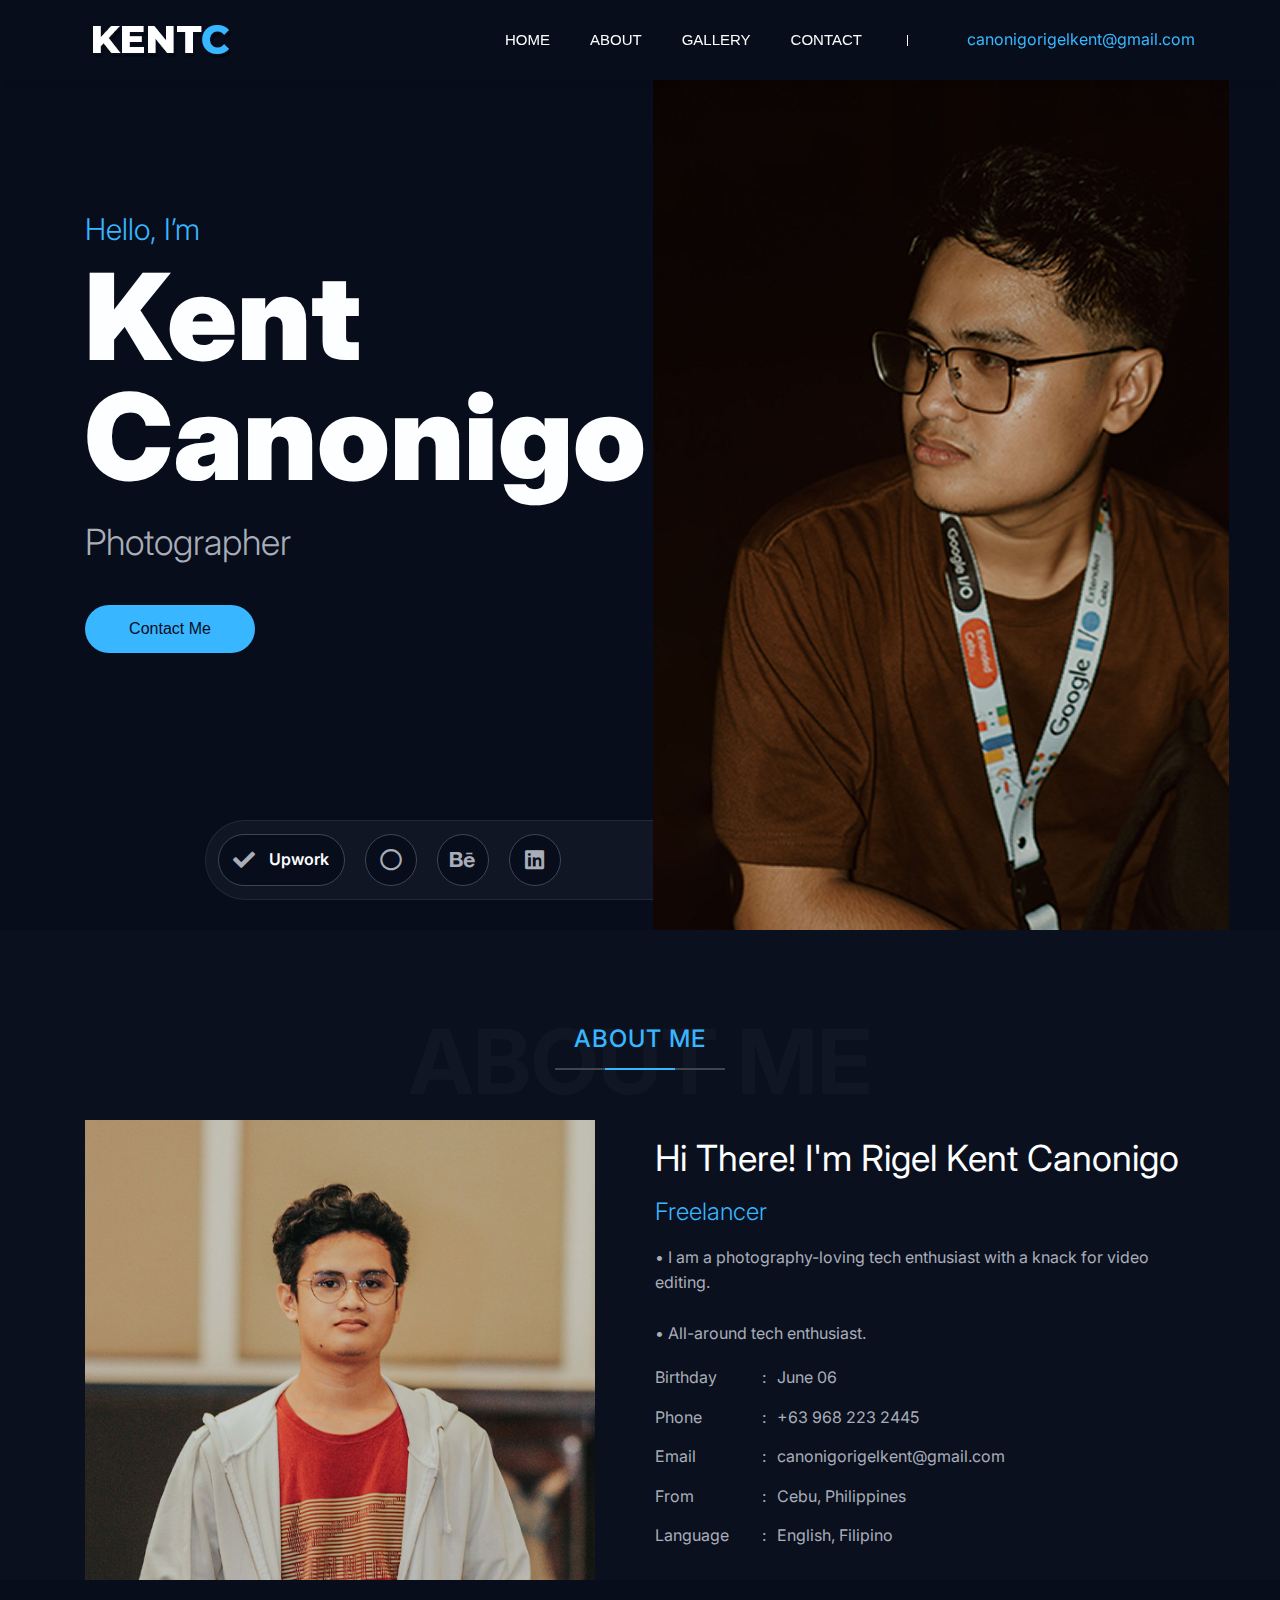
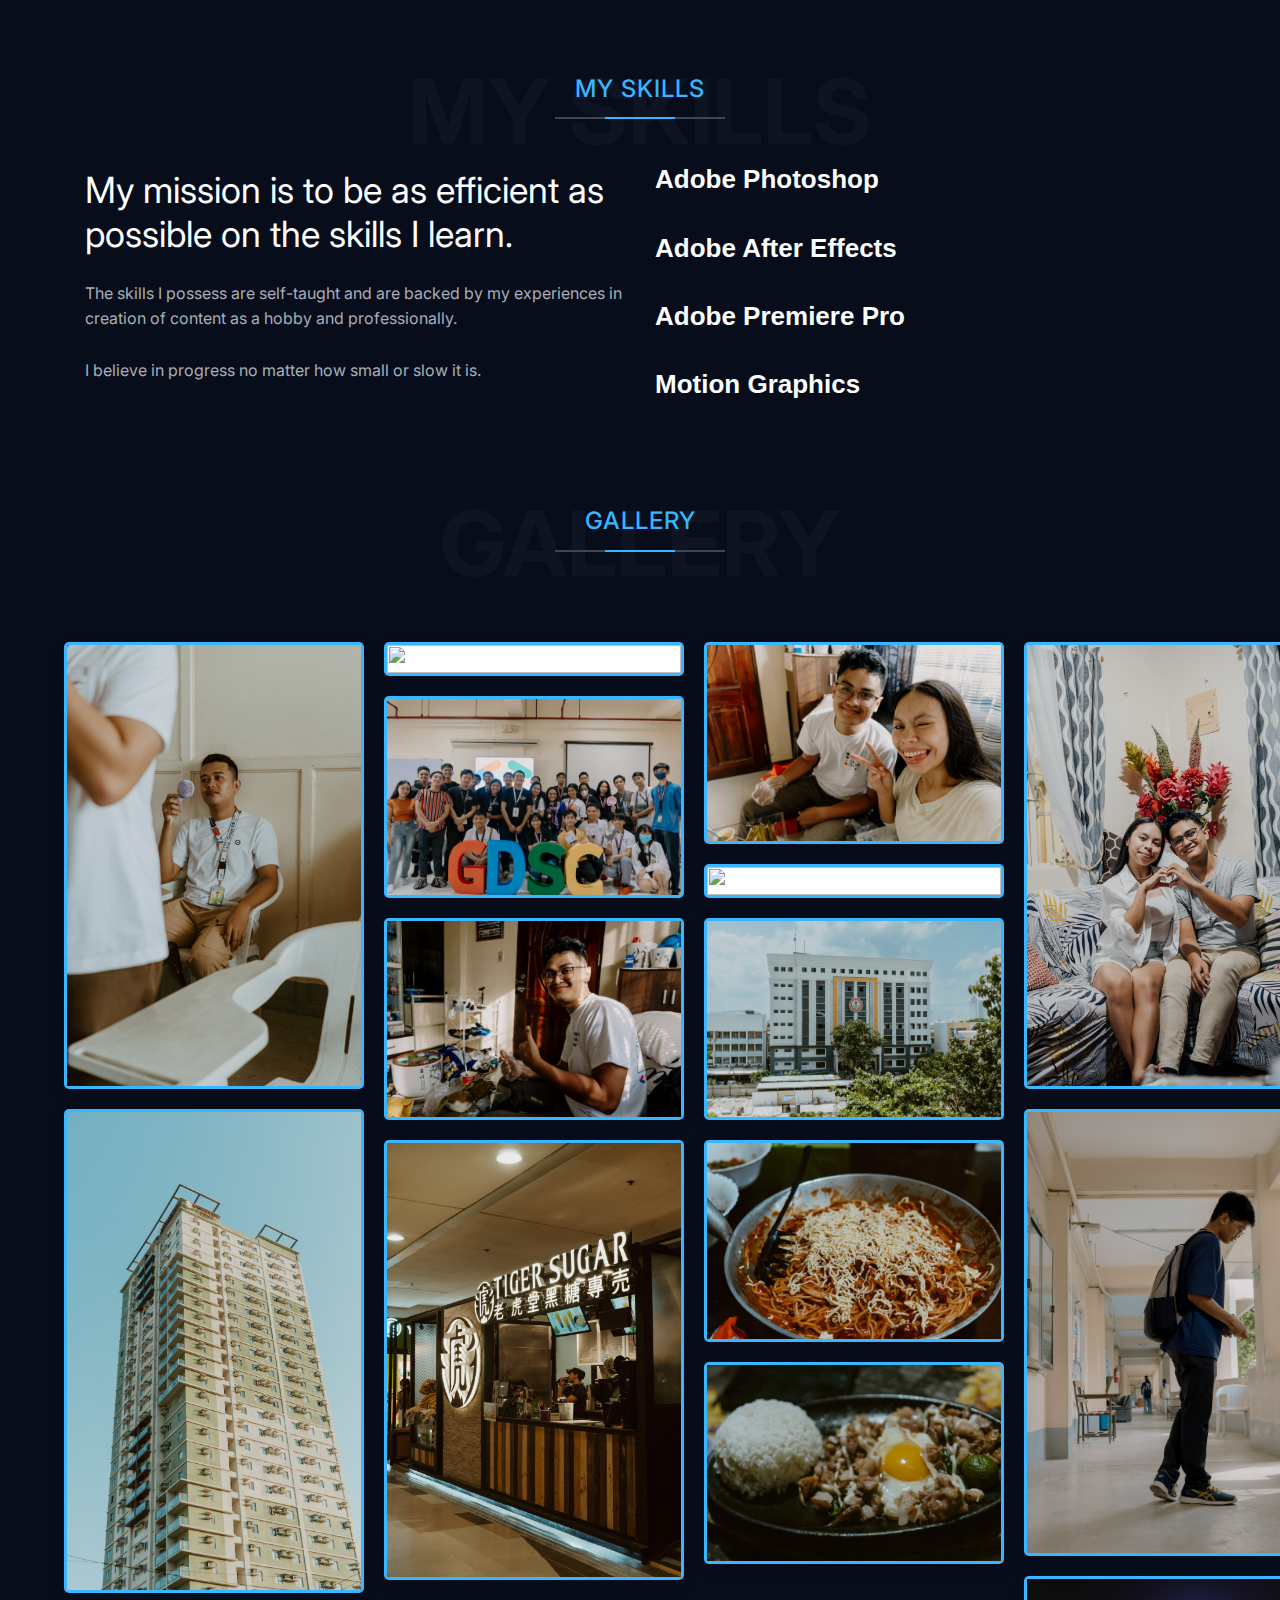
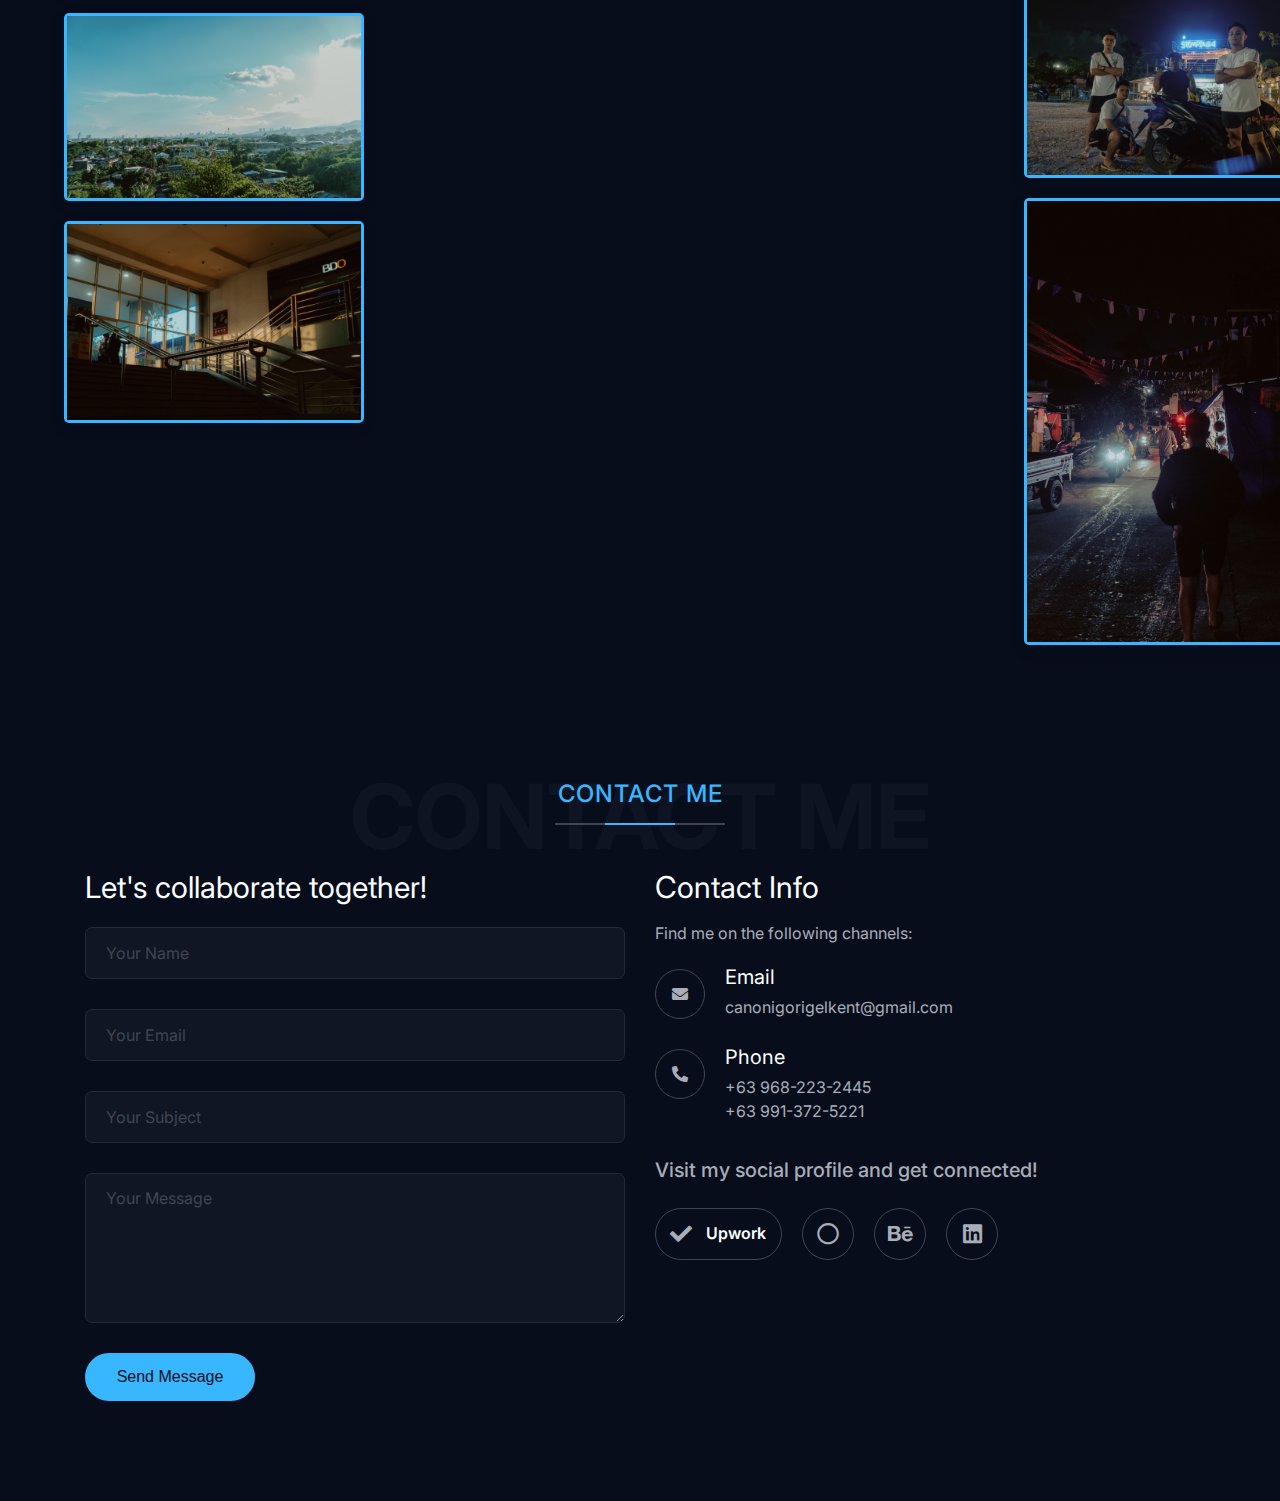
==== commit 4e202fb3: "t Updated stuff" ====
--- a/index.html
+++ b/index.html
@@ -214,60 +214,128 @@
         <div class="column">
           <div class="photo1">
             <img src="img/p1.jpg" alt="">
+            <div class="photo-info">
+              <h1>Hot Ivan</h1>
+              <p>A shot from the 6th floor just before sir's exam.</p>
+            </div>
           </div>
           <div class="photo1">
             <img src="img/p2.jpg" alt="">
+            <div class="photo-info">
+              <h1>Heading</h1>
+              <p>Lorem ipsum dolor sit amet, consectetur adipisicing elit. Itaque aut numquam quod nemo eligendi voluptatibus.</p>
+            </div>
           </div>
           <div class="photo1">
             <img src="img/p10.jpg" alt="">
+            <div class="photo-info">
+              <h1>Heading</h1>
+              <p>Lorem ipsum dolor sit amet consectetur.</p>
+            </div>
           </div>
           <div class="photo1">
             <img src="img/p16.jpg" alt="">
+            <div class="photo-info">
+              <h1>Heading</h1>
+              <p>Lorem ipsum dolor sit amet consectetur.</p>
+            </div>
           </div>
         </div>
         <div class="column">
           <div class="photo1">
             <img src="img/p5.jpg" alt="">
+            <div class="photo-info">
+              <h1>Heading</h1>
+              <p>Lorem ipsum dolor sit amet consectetur.</p>
+            </div>
           </div>
           <div class="photo1">
             <img src="img/p6.jpg" alt="">
+            <div class="photo-info">
+              <h1>Heading</h1>
+              <p>Lorem ipsum dolor sit amet consectetur.</p>
+            </div>
           </div>
           <div class="photo1">
             <img src="img/p9.jpg" alt="">
+            <div class="photo-info">
+              <h1>Heading</h1>
+              <p>Lorem ipsum dolor sit amet consectetur.</p>
+            </div>
           </div>
           <div class="photo1">
             <img src="img/p13.jpg" alt="">
+            <div class="photo-info">
+              <h1>Heading</h1>
+              <p>Lorem ipsum dolor sit amet consectetur.</p>
+            </div>
           </div>
         </div>
         <div class="column">
           <div class="photo1">
             <img src="img/p8.jpg" alt="">
+            <div class="photo-info">
+              <h1>Heading</h1>
+              <p>Lorem ipsum dolor sit amet consectetur.</p>
+            </div>
           </div>
           <div class="photo1">
             <img src="img/p4.jpg" alt="">
+            <div class="photo-info">
+              <h1>Heading</h1>
+              <p>Lorem ipsum dolor sit amet consectetur.</p>
+            </div>
           </div>
           <div class="photo1">
             <img src="img/p3.jpg" alt="">
+            <div class="photo-info">
+              <h1>Heading</h1>
+              <p>Lorem ipsum dolor sit amet consectetur.</p>
+            </div>
           </div>
           <div class="photo1">
             <img src="img/p14.jpg" alt="">
+            <div class="photo-info">
+              <h1>Heading</h1>
+              <p>Lorem ipsum dolor sit amet consectetur.</p>
+            </div>
           </div>
           <div class="photo1">
             <img src="img/p17.jpg" alt="">
+            <div class="photo-info">
+              <h1>Heading</h1>
+              <p>Lorem ipsum dolor sit amet consectetur.</p>
+            </div>
           </div>
         </div>
         <div class="column">
           <div class="photo1">
             <img src="img/p7.jpg" alt="">
+            <div class="photo-info">
+              <h1>Heading</h1>
+              <p>Lorem ipsum dolor sit amet consectetur.</p>
+            </div>
           </div>
           <div class="photo1">
             <img src="img/p12.jpg" alt="">
+            <div class="photo-info">
+              <h1>Heading</h1>
+              <p>Lorem ipsum dolor sit amet consectetur.</p>
+            </div>
           </div>
           <div class="photo1">
             <img src="img/p11.jpg" alt="">
+            <div class="photo-info">
+              <h1>Heading</h1>
+              <p>Lorem ipsum dolor sit amet consectetur.</p>
+            </div>
           </div>
           <div class="photo1">
             <img src="img/p15.jpg" alt="">
+            <div class="photo-info">
+              <h1>Heading</h1>
+              <p>Lorem ipsum dolor sit amet consectetur.</p>
+            </div>
           </div>
         </div>
     <div class="st-height-b100 st-height-lg-b80"></div>
--- a/css/style.css
+++ b/css/style.css
@@ -3078,8 +3078,35 @@
   border: 3px solid #38b6ff;
   box-shadow: 0 5px 15px rgba(0, 0, 0, 0.1);
   border-radius: 5px;
-  overflow: hidden;
   cursor: pointer;
+  background: #fff;
+  display: flex;
+  align-items: flex-end;
+  position: relative;
+  transition: 0.5s ease-in-out;
+}
+
+.photo1:hover{
+  transform: translateY(-5px);
+}
+
+.photo1:before{
+  content: "";
+  position: absolute;
+  top: 0;
+  left: 0;
+  display: block;
+  width: 100%;
+  height: 100%;
+  background: linear-gradient(to bottom, rgba(0, 176, 155, 0.3), rgba(61, 94, 201, 0.5));
+  transition: 0.5s all;
+  opacity: 0;
+  pointer-events: none;
+}
+
+.photo1:hover:before{
+  opacity: 1;
+  pointer-events: none;
 }
 
 .photo1 img{
@@ -3089,8 +3116,24 @@
   transition: .2s linear;
 }
 
-.photo1:hover > img{
-  animation: pulse 660ms ease-in-out;
+.photo-info{
+  margin-bottom: 10px;
+  margin-left: 10px;
+  pointer-events: none;
+}
+
+.photo1 .photo-info{
+  position: absolute;
+  z-index: 300;
+  color: #fff;
+  opacity: 0;
+  transform: translateY(30px);
+  transition: 0.5s all;
+}
+
+.photo1:hover .photo-info{
+  opacity: 1;
+  transform: translateY(0px);
 }
 
 .popup-image {
@@ -3131,4 +3174,5 @@
   50%{
     scale: 1.04;
   }
-}+}
+
